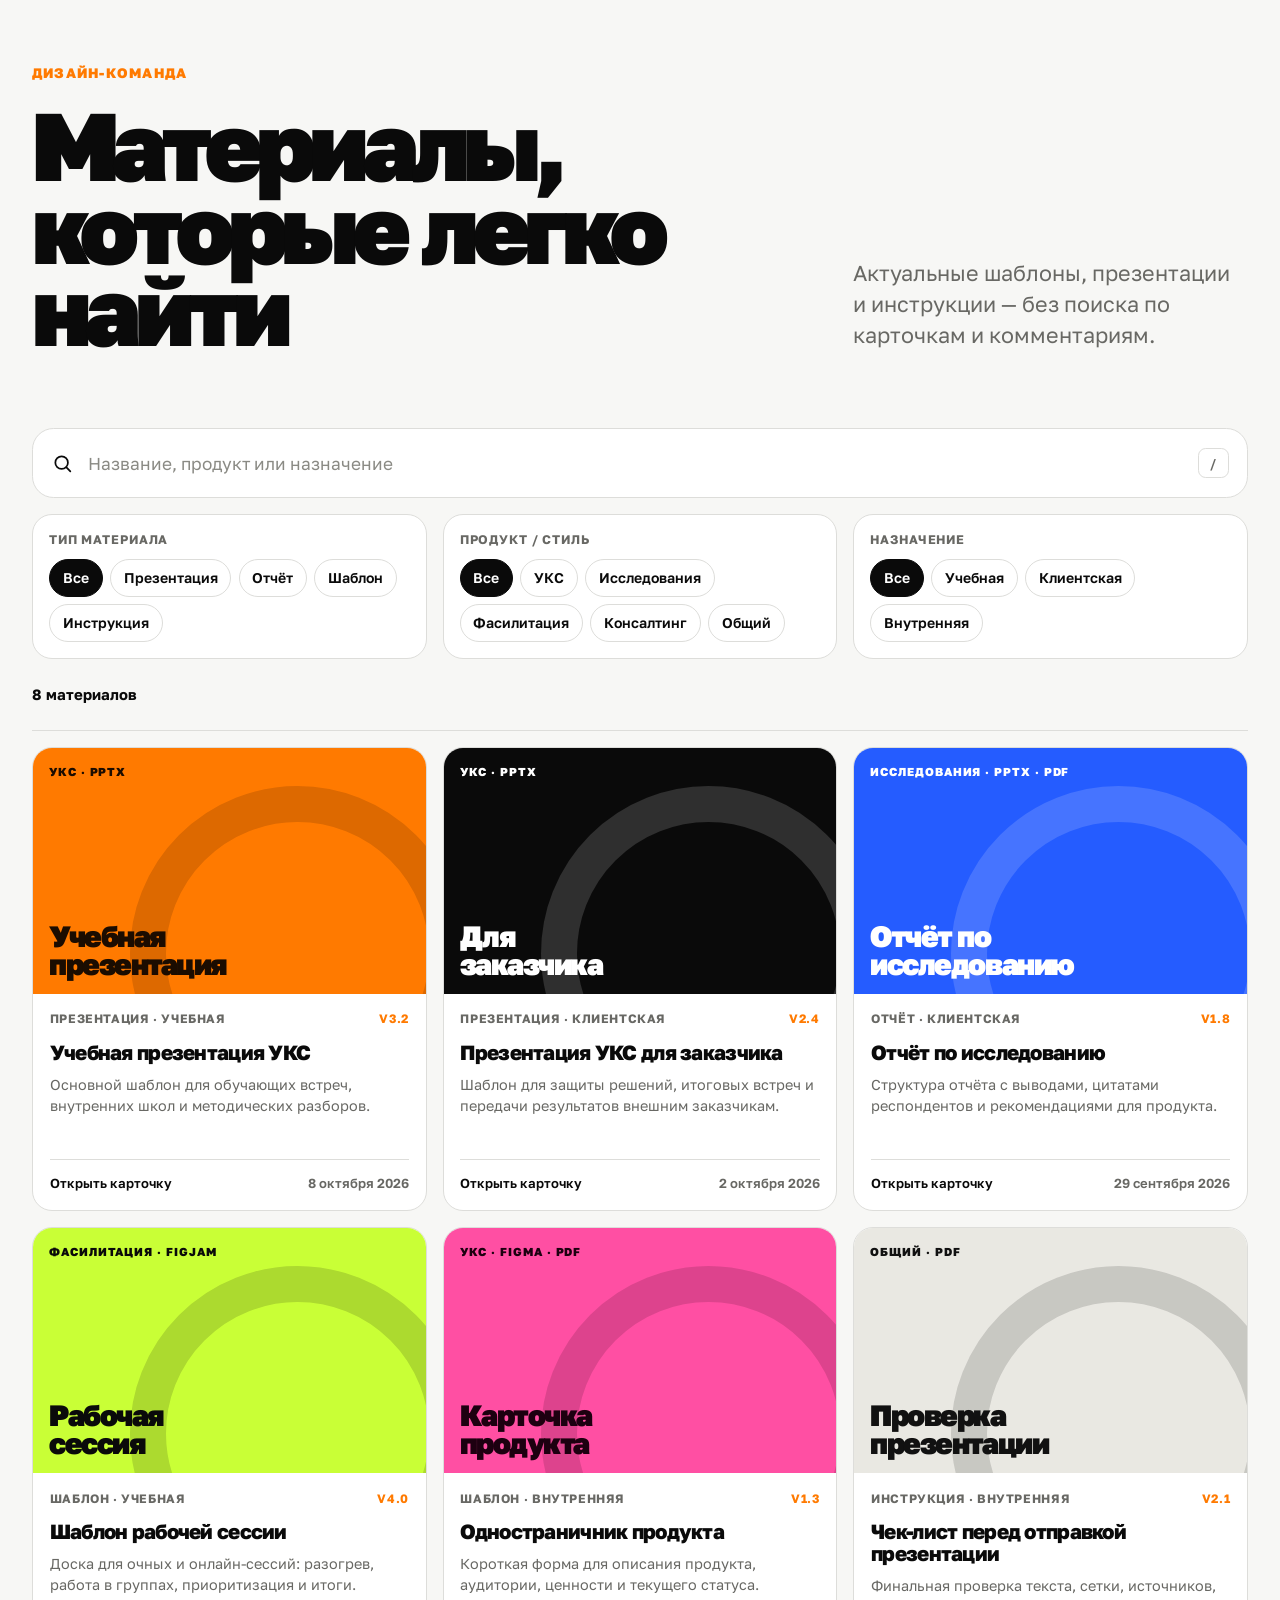
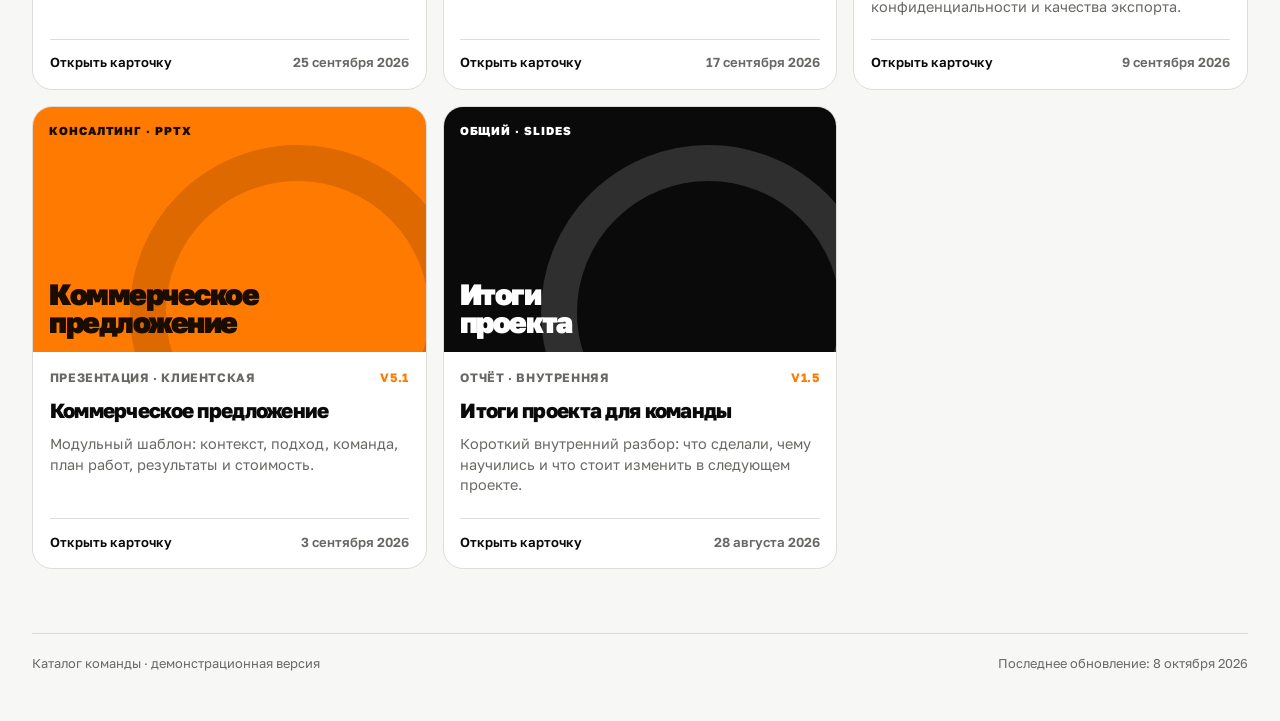
==== index.html @ cf60663a "Prepare public read-only materials catalog" ====
<!doctype html>
<html lang="ru">
  <head>
    <meta charset="UTF-8" />
    <meta name="viewport" content="width=device-width, initial-scale=1.0" />
    <meta
      name="description"
      content="Каталог актуальных дизайн-материалов: быстрый поиск, фильтры и подсказки по использованию."
    />
    <title>Материалы команды</title>
    <link rel="preconnect" href="https://fonts.googleapis.com" />
    <link rel="preconnect" href="https://fonts.gstatic.com" crossorigin />
    <link
      href="https://fonts.googleapis.com/css2?family=Golos+Text:wght@400;500;600;700;800;900&display=swap"
      rel="stylesheet"
    />
    <link
      rel="icon"
      type="image/svg+xml"
      href="data:image/svg+xml,%3Csvg xmlns='http://www.w3.org/2000/svg' viewBox='0 0 64 64'%3E%3Crect width='64' height='64' rx='14' fill='%230b0b0b'/%3E%3Cpath d='M17 17h30v10H27v6h16v9H27v5H17z' fill='%23ff7a00'/%3E%3C/svg%3E"
    />
    <link rel="stylesheet" href="styles.css" />
  </head>
  <body>
    <main class="shell">
      <header class="page-header">
        <div class="header-bar">
          <p class="eyebrow">Дизайн-команда</p>
        </div>
        <h1>Материалы,<br />которые легко найти</h1>
        <p class="intro">
          Актуальные шаблоны, презентации и инструкции — без поиска по карточкам и комментариям.
        </p>
      </header>

      <section class="controls" aria-label="Поиск и фильтры">
        <div class="search-wrap">
          <svg aria-hidden="true" viewBox="0 0 24 24">
            <circle cx="11" cy="11" r="6.5"></circle>
            <path d="m16 16 4 4"></path>
          </svg>
          <label class="sr-only" for="search">Поиск материалов</label>
          <input
            id="search"
            type="search"
            autocomplete="off"
            placeholder="Название, продукт или назначение"
          />
          <kbd>/</kbd>
        </div>

        <div class="filter-groups" id="filter-groups"></div>

        <div class="results-bar" aria-live="polite">
          <p id="result-count"></p>
          <button class="reset-button" id="reset-filters" type="button">Сбросить фильтры</button>
        </div>
      </section>

      <section class="catalog" aria-label="Материалы">
        <div class="card-grid" id="card-grid"></div>
        <div class="empty-state" id="empty-state" hidden>
          <div class="empty-mark" aria-hidden="true">0</div>
          <h2>Ничего не найдено</h2>
          <p>Попробуйте убрать один из фильтров или изменить запрос.</p>
          <button type="button" class="primary-button" id="empty-reset">Показать все материалы</button>
        </div>
      </section>

      <footer class="page-footer">
        <p>Каталог команды · демонстрационная версия</p>
        <p>Последнее обновление: <time datetime="2026-10-08">8 октября 2026</time></p>
      </footer>
    </main>

    <dialog class="material-dialog" id="material-dialog">
      <div class="dialog-shell">
        <button class="dialog-close" id="dialog-close" type="button" aria-label="Закрыть">
          <span aria-hidden="true">×</span>
        </button>
        <div id="dialog-content"></div>
      </div>
    </dialog>

    <script src="materials.js"></script>
    <script src="app.js"></script>
  </body>
</html>
---- styles.css ----
:root {
  color-scheme: light;
  --bg: #f7f7f5;
  --surface: #ffffff;
  --ink: #0a0a0a;
  --muted: #686864;
  --line: #ddddda;
  --soft: #ececea;
  --accent: #ff7a00;
  --accent-ink: #1c0c00;
  --radius: 1.25rem;
  font-family: "Golos Text", system-ui, sans-serif;
  font-synthesis: none;
}

* {
  box-sizing: border-box;
}

html {
  scroll-behavior: smooth;
}

body {
  margin: 0;
  min-width: 20rem;
  background: var(--bg);
  color: var(--ink);
  font-size: 1rem;
  line-height: 1.45;
}

button,
input,
textarea {
  font: inherit;
}

button,
a {
  -webkit-tap-highlight-color: transparent;
}

button:focus-visible,
a:focus-visible,
input:focus-visible,
textarea:focus-visible,
.material-card:focus-visible {
  outline: 0.2rem solid var(--accent);
  outline-offset: 0.18rem;
}

.sr-only {
  position: absolute;
  width: 1px;
  height: 1px;
  padding: 0;
  margin: -1px;
  overflow: hidden;
  clip: rect(0, 0, 0, 0);
  white-space: nowrap;
  border: 0;
}

.shell {
  width: min(100% - 2rem, 76rem);
  margin-inline: auto;
  padding: clamp(2rem, 5vw, 5.5rem) 0 3rem;
}

.page-header {
  display: grid;
  grid-template-columns: minmax(0, 1.6fr) minmax(17rem, 0.8fr);
  gap: 2rem;
  align-items: end;
  padding-bottom: clamp(2.5rem, 6vw, 5rem);
}

.header-bar {
  grid-column: 1 / -1;
  display: flex;
  align-items: center;
  justify-content: space-between;
  gap: 1rem;
  margin-bottom: -0.75rem;
}

.eyebrow {
  margin: 0;
  color: var(--accent);
  font-size: 0.86rem;
  font-weight: 800;
  letter-spacing: 0.09em;
  text-transform: uppercase;
}

h1 {
  margin: 0;
  max-width: 12ch;
  font-size: clamp(3.25rem, 7.5vw, 7.8rem);
  font-weight: 900;
  letter-spacing: -0.07em;
  line-height: 0.86;
}

.intro {
  margin: 0;
  max-width: 34rem;
  color: var(--muted);
  font-size: clamp(1.05rem, 2vw, 1.35rem);
  line-height: 1.45;
}

.controls {
  position: relative;
  z-index: 2;
}

.search-wrap {
  display: flex;
  align-items: center;
  min-height: 4.35rem;
  padding: 0 1.15rem;
  border: 1px solid var(--line);
  border-radius: 1.35rem;
  background: var(--surface);
  transition: border-color 150ms ease, box-shadow 150ms ease;
}

.search-wrap:focus-within {
  border-color: var(--ink);
  box-shadow: 0 0 0 0.18rem color-mix(in srgb, var(--accent) 35%, transparent);
}

.search-wrap svg {
  width: 1.45rem;
  flex: 0 0 auto;
  fill: none;
  stroke: currentColor;
  stroke-linecap: round;
  stroke-width: 1.8;
}

.search-wrap input {
  width: 100%;
  min-width: 0;
  padding: 1rem 0.85rem;
  border: 0;
  outline: 0;
  background: transparent;
  color: var(--ink);
  font-size: 1.08rem;
}

.search-wrap input::placeholder {
  color: #8a8a84;
}

kbd {
  display: grid;
  width: 1.9rem;
  height: 1.9rem;
  flex: 0 0 auto;
  place-items: center;
  border: 1px solid var(--line);
  border-radius: 0.48rem;
  color: var(--muted);
  font: 600 0.8rem/1 "Golos Text", sans-serif;
}

.filter-groups {
  display: grid;
  grid-template-columns: repeat(3, minmax(0, 1fr));
  gap: 1rem;
  margin-top: 1rem;
}

.filter-group {
  min-width: 0;
  padding: 1rem;
  border: 1px solid var(--line);
  border-radius: var(--radius);
  background: var(--surface);
}

.filter-label {
  margin: 0 0 0.65rem;
  color: var(--muted);
  font-size: 0.78rem;
  font-weight: 700;
  letter-spacing: 0.07em;
  text-transform: uppercase;
}

.chip-list {
  display: flex;
  flex-wrap: wrap;
  gap: 0.45rem;
}

.chip {
  min-height: 2.3rem;
  padding: 0.48rem 0.8rem;
  border: 1px solid var(--line);
  border-radius: 999px;
  background: transparent;
  color: var(--ink);
  cursor: pointer;
  font-size: 0.88rem;
  font-weight: 600;
  transition: background 120ms ease, border-color 120ms ease, color 120ms ease;
}

.chip:hover {
  border-color: var(--ink);
}

.chip[aria-pressed="true"] {
  border-color: var(--ink);
  background: var(--ink);
  color: white;
}

.results-bar {
  display: flex;
  min-height: 4.5rem;
  align-items: center;
  justify-content: space-between;
  gap: 1rem;
  border-bottom: 1px solid var(--line);
}

.results-bar p {
  margin: 0;
  font-size: 0.93rem;
  font-weight: 700;
}

.reset-button {
  padding: 0.55rem 0;
  border: 0;
  background: transparent;
  color: var(--muted);
  cursor: pointer;
  font-size: 0.9rem;
  text-decoration: underline;
  text-decoration-color: transparent;
  text-underline-offset: 0.22rem;
}

.reset-button:hover {
  color: var(--ink);
  text-decoration-color: currentColor;
}

.card-grid {
  display: grid;
  grid-template-columns: repeat(3, minmax(0, 1fr));
  gap: 1rem;
  padding: 1rem 0 4rem;
}

.material-card {
  display: flex;
  min-width: 0;
  flex-direction: column;
  overflow: hidden;
  padding: 0;
  border: 1px solid var(--line);
  border-radius: var(--radius);
  background: var(--surface);
  color: var(--ink);
  cursor: pointer;
  text-align: left;
  transition: transform 180ms ease, border-color 180ms ease, box-shadow 180ms ease;
}

.material-card:hover {
  border-color: var(--ink);
  box-shadow: 0 0.85rem 2.4rem rgba(0, 0, 0, 0.08);
  transform: translateY(-0.24rem);
}

.cover {
  position: relative;
  display: flex;
  aspect-ratio: 16 / 10;
  flex-direction: column;
  justify-content: space-between;
  overflow: hidden;
  padding: 1rem;
  background: var(--cover-bg);
  color: var(--cover-ink);
}

.cover::after {
  position: absolute;
  right: -10%;
  bottom: -52%;
  width: 67%;
  aspect-ratio: 1;
  border: 2.3rem solid currentColor;
  border-radius: 50%;
  content: "";
  opacity: 0.15;
}

.cover-code,
.cover-title {
  position: relative;
  z-index: 1;
}

.cover-code {
  font-size: 0.72rem;
  font-weight: 800;
  letter-spacing: 0.08em;
  text-transform: uppercase;
}

.cover-title {
  max-width: 12ch;
  font-size: clamp(1.2rem, 2.3vw, 2rem);
  font-weight: 900;
  letter-spacing: -0.05em;
  line-height: 0.95;
}

.cover--orange { --cover-bg: #ff7a00; --cover-ink: #1b0c00; }
.cover--black { --cover-bg: #0a0a0a; --cover-ink: #ffffff; }
.cover--blue { --cover-bg: #255cff; --cover-ink: #ffffff; }
.cover--lime { --cover-bg: #c9ff36; --cover-ink: #0a0a0a; }
.cover--pink { --cover-bg: #ff4fa3; --cover-ink: #1d0010; }
.cover--paper { --cover-bg: #e9e8e2; --cover-ink: #111111; }

.card-body {
  display: flex;
  min-height: 13.5rem;
  flex: 1;
  flex-direction: column;
  padding: 1.05rem;
}

.card-topline,
.card-footer {
  display: flex;
  align-items: center;
  justify-content: space-between;
  gap: 0.75rem;
}

.file-type,
.version {
  color: var(--muted);
  font-size: 0.76rem;
  font-weight: 700;
  letter-spacing: 0.05em;
  text-transform: uppercase;
}

.version {
  color: var(--accent);
}

.local-badge {
  align-self: flex-start;
  margin-top: 0.75rem;
  padding: 0.3rem 0.45rem;
  background: var(--soft);
  color: var(--muted);
  font-size: 0.72rem;
  font-weight: 700;
}

.card-title {
  margin: 0.85rem 0 0;
  font-size: 1.28rem;
  font-weight: 800;
  letter-spacing: -0.035em;
  line-height: 1.08;
}

.card-description {
  display: -webkit-box;
  margin: 0.7rem 0 1.2rem;
  overflow: hidden;
  color: var(--muted);
  font-size: 0.9rem;
  -webkit-box-orient: vertical;
  -webkit-line-clamp: 3;
}

.card-footer {
  margin-top: auto;
  padding-top: 0.85rem;
  border-top: 1px solid var(--line);
  font-size: 0.82rem;
  font-weight: 600;
}

.card-footer span:last-child {
  color: var(--muted);
}

.empty-state {
  padding: 5rem 1rem 7rem;
  text-align: center;
}

.empty-mark {
  color: var(--accent);
  font-size: clamp(5rem, 16vw, 10rem);
  font-weight: 900;
  letter-spacing: -0.08em;
  line-height: 0.8;
}

.empty-state h2 {
  margin: 1.5rem 0 0.5rem;
  font-size: 1.8rem;
}

.empty-state p {
  margin: 0 auto 1.5rem;
  color: var(--muted);
}

.primary-button,
.secondary-button {
  display: inline-flex;
  min-height: 3rem;
  align-items: center;
  justify-content: center;
  padding: 0.78rem 1.15rem;
  border: 1px solid var(--ink);
  border-radius: 999px;
  cursor: pointer;
  font-weight: 700;
  text-decoration: none;
}

.primary-button {
  background: var(--ink);
  color: white;
}

.primary-button:hover {
  background: var(--accent);
  border-color: var(--accent);
  color: var(--accent-ink);
}

.secondary-button {
  background: transparent;
  color: var(--ink);
}

.secondary-button:hover {
  background: var(--soft);
}

.page-footer {
  display: flex;
  justify-content: space-between;
  gap: 1rem;
  padding-top: 1.25rem;
  border-top: 1px solid var(--line);
  color: var(--muted);
  font-size: 0.8rem;
}

.page-footer p {
  margin: 0;
}

.material-dialog {
  width: min(45rem, calc(100% - 1.5rem));
  max-height: calc(100dvh - 1.5rem);
  padding: 0;
  border: 0;
  border-radius: 1.5rem;
  background: var(--surface);
  color: var(--ink);
  box-shadow: 0 2rem 6rem rgba(0, 0, 0, 0.28);
}

.action-unavailable {
  min-height: 3rem;
  padding: 0.78rem 1.15rem;
  border: 1px solid var(--line);
  border-radius: 999px;
  color: var(--muted);
  font-size: 0.87rem;
  font-weight: 700;
}

.material-dialog::backdrop {
  background: rgba(0, 0, 0, 0.58);
  backdrop-filter: blur(0.25rem);
}

.dialog-shell {
  position: relative;
  padding: clamp(1.25rem, 4vw, 2.5rem);
}

.dialog-close {
  position: sticky;
  z-index: 3;
  top: 0;
  display: grid;
  width: 2.75rem;
  height: 2.75rem;
  margin: 0 0 0 auto;
  place-items: center;
  border: 1px solid var(--line);
  border-radius: 50%;
  background: var(--surface);
  color: var(--ink);
  cursor: pointer;
}

.dialog-close span {
  margin-top: -0.1rem;
  font-size: 1.75rem;
  line-height: 1;
}

.dialog-kicker {
  margin: -2.3rem 4rem 1.1rem 0;
  color: var(--accent);
  font-size: 0.78rem;
  font-weight: 800;
  letter-spacing: 0.08em;
  text-transform: uppercase;
}

.dialog-title {
  margin: 0;
  max-width: 13ch;
  font-size: clamp(2.25rem, 7vw, 4.5rem);
  font-weight: 900;
  letter-spacing: -0.065em;
  line-height: 0.9;
}

.dialog-lead {
  margin: 1.2rem 0 1.8rem;
  color: var(--muted);
  font-size: 1.08rem;
}

.local-note {
  margin: -0.8rem 0 1.8rem;
  padding: 0.8rem 1rem;
  background: var(--soft);
  color: var(--muted);
  font-size: 0.86rem;
}

.dialog-meta {
  display: grid;
  grid-template-columns: repeat(3, 1fr);
  gap: 0.75rem;
  margin: 0 0 1.5rem;
}

.meta-cell {
  padding: 0.9rem;
  border: 1px solid var(--line);
  border-radius: 0.9rem;
}

.meta-cell span {
  display: block;
  color: var(--muted);
  font-size: 0.73rem;
  font-weight: 700;
  letter-spacing: 0.05em;
  text-transform: uppercase;
}

.meta-cell strong {
  display: block;
  margin-top: 0.2rem;
  font-size: 0.95rem;
}

.attention-box {
  padding: 1.3rem;
  border-radius: 1rem;
  background: var(--soft);
}

.attention-box h3,
.version-block h3 {
  margin: 0 0 0.55rem;
  font-size: 1rem;
}

.attention-box p {
  margin: 0;
}

.dialog-tags {
  display: flex;
  flex-wrap: wrap;
  gap: 0.45rem;
  margin: 1rem 0 0;
}

.dialog-tag {
  padding: 0.36rem 0.65rem;
  border: 1px solid var(--line);
  border-radius: 999px;
  color: var(--muted);
  font-size: 0.78rem;
  font-weight: 600;
}

.dialog-actions {
  display: flex;
  flex-wrap: wrap;
  gap: 0.65rem;
  margin: 1.5rem 0;
}

.version-block {
  padding-top: 1.25rem;
  border-top: 1px solid var(--line);
}

.version-list {
  display: grid;
  gap: 0;
  margin: 0;
  padding: 0;
  list-style: none;
}

.version-item {
  display: grid;
  grid-template-columns: 4rem 7rem 1fr;
  gap: 0.75rem;
  padding: 0.8rem 0;
  border-bottom: 1px solid var(--line);
  font-size: 0.87rem;
}

.version-item strong {
  color: var(--accent);
}

.version-item time {
  color: var(--muted);
}

@media (max-width: 56rem) {
  .page-header {
    grid-template-columns: 1fr;
  }

  .header-bar {
    margin-bottom: 0;
  }

  .intro {
    max-width: 40rem;
  }

  .filter-groups,
  .card-grid {
    grid-template-columns: repeat(2, minmax(0, 1fr));
  }

  .filter-group:last-child {
    grid-column: 1 / -1;
  }
}

@media (max-width: 38rem) {
  .shell {
    width: min(100% - 1.2rem, 76rem);
    padding-top: 1.75rem;
  }

  h1 {
    font-size: clamp(3.1rem, 15vw, 5rem);
  }

  .page-header {
    gap: 1.2rem;
    padding-bottom: 2.5rem;
  }

  .filter-groups,
  .card-grid,
  .dialog-meta {
    grid-template-columns: 1fr;
  }

  .filter-group:last-child {
    grid-column: auto;
  }

  .card-grid {
    gap: 0.75rem;
  }

  .card-body {
    min-height: 12rem;
  }

  .page-footer {
    flex-direction: column;
  }

  .material-dialog {
    width: calc(100% - 0.75rem);
    max-height: calc(100dvh - 0.75rem);
    border-radius: 1.2rem;
  }

  .version-item {
    grid-template-columns: 3.5rem 1fr;
  }

  .version-item span {
    grid-column: 1 / -1;
  }

  kbd {
    display: none;
  }
}

@media (prefers-reduced-motion: reduce) {
  *,
  *::before,
  *::after {
    scroll-behavior: auto !important;
    transition-duration: 0.01ms !important;
  }
}
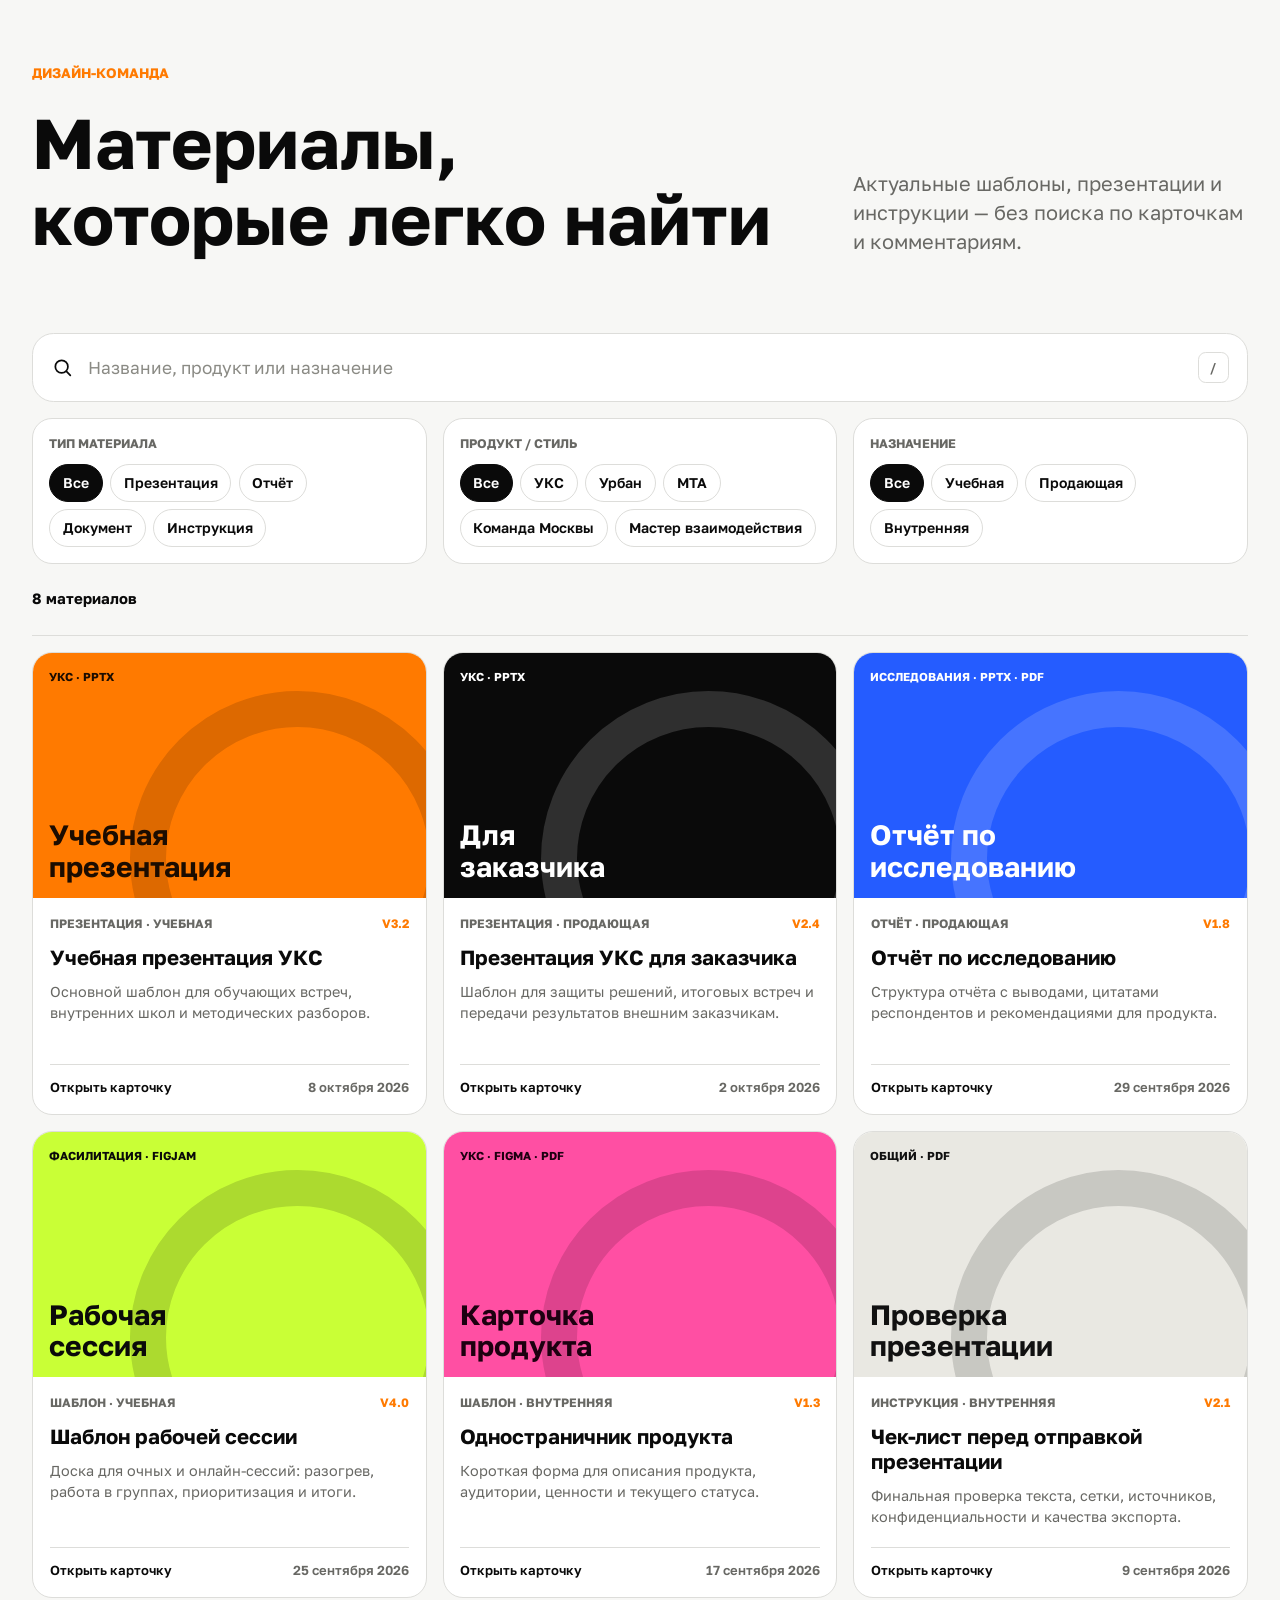
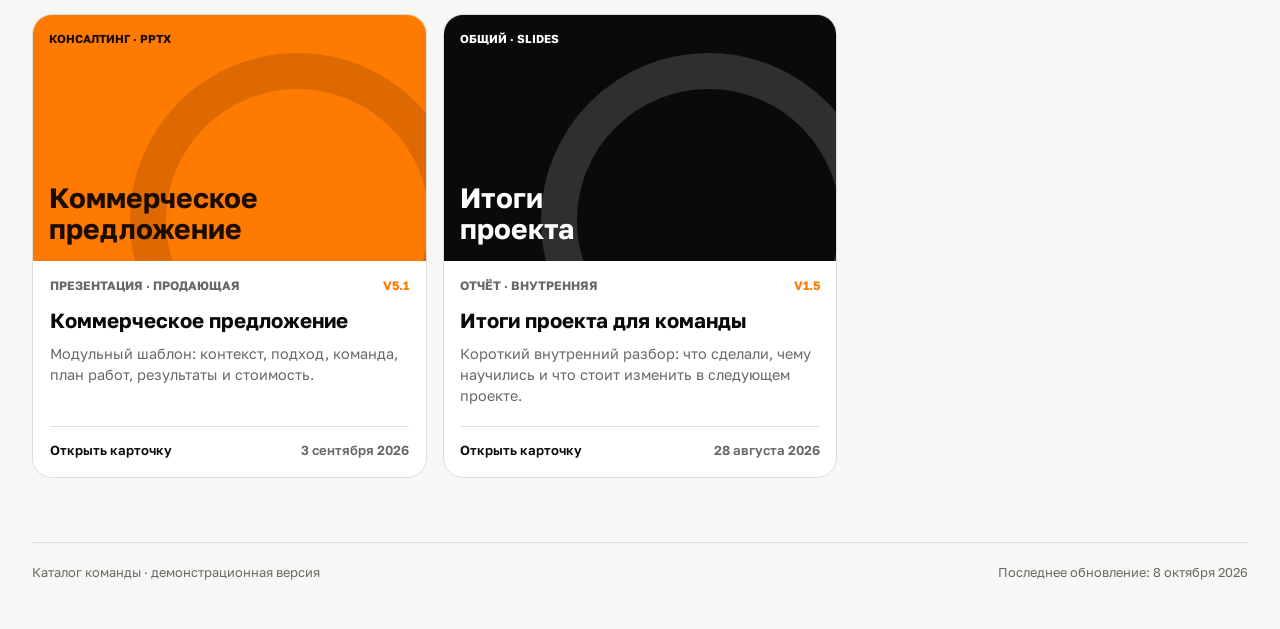
==== commit 0f865b0e: "Refine catalog typography and filters" ====
--- a/index.html
+++ b/index.html
@@ -11,7 +11,7 @@
     <link rel="preconnect" href="https://fonts.googleapis.com" />
     <link rel="preconnect" href="https://fonts.gstatic.com" crossorigin />
     <link
-      href="https://fonts.googleapis.com/css2?family=Golos+Text:wght@400;500;600;700;800;900&display=swap"
+      href="https://fonts.googleapis.com/css2?family=Golos+Text:wght@400;500;600;700&display=swap"
       rel="stylesheet"
     />
     <link
@@ -19,7 +19,7 @@
       type="image/svg+xml"
       href="data:image/svg+xml,%3Csvg xmlns='http://www.w3.org/2000/svg' viewBox='0 0 64 64'%3E%3Crect width='64' height='64' rx='14' fill='%230b0b0b'/%3E%3Cpath d='M17 17h30v10H27v6h16v9H27v5H17z' fill='%23ff7a00'/%3E%3C/svg%3E"
     />
-    <link rel="stylesheet" href="styles.css" />
+    <link rel="stylesheet" href="styles.css?v=20261015" />
   </head>
   <body>
     <main class="shell">
@@ -82,7 +82,7 @@
       </div>
     </dialog>
 
-    <script src="materials.js"></script>
-    <script src="app.js"></script>
+    <script src="materials.js?v=20261015"></script>
+    <script src="app.js?v=20261015"></script>
   </body>
 </html>
--- a/styles.css
+++ b/styles.css
@@ -89,25 +89,25 @@
   margin: 0;
   color: var(--accent);
   font-size: 0.86rem;
-  font-weight: 800;
-  letter-spacing: 0.09em;
+  font-weight: 700;
+  letter-spacing: 0;
   text-transform: uppercase;
 }
 
 h1 {
   margin: 0;
-  max-width: 12ch;
-  font-size: clamp(3.25rem, 7.5vw, 7.8rem);
-  font-weight: 900;
-  letter-spacing: -0.07em;
-  line-height: 0.86;
+  max-width: 18ch;
+  font-size: 4.4rem;
+  font-weight: 700;
+  letter-spacing: 0;
+  line-height: 1.08;
 }
 
 .intro {
   margin: 0;
   max-width: 34rem;
   color: var(--muted);
-  font-size: clamp(1.05rem, 2vw, 1.35rem);
+  font-size: 1.25rem;
   line-height: 1.45;
 }
 
@@ -188,7 +188,7 @@
   color: var(--muted);
   font-size: 0.78rem;
   font-weight: 700;
-  letter-spacing: 0.07em;
+  letter-spacing: 0;
   text-transform: uppercase;
 }
 
@@ -313,17 +313,18 @@
 
 .cover-code {
   font-size: 0.72rem;
-  font-weight: 800;
-  letter-spacing: 0.08em;
+  font-weight: 700;
+  letter-spacing: 0;
   text-transform: uppercase;
 }
 
 .cover-title {
-  max-width: 12ch;
-  font-size: clamp(1.2rem, 2.3vw, 2rem);
-  font-weight: 900;
-  letter-spacing: -0.05em;
-  line-height: 0.95;
+  max-width: 100%;
+  font-size: 1.75rem;
+  font-weight: 700;
+  letter-spacing: 0;
+  line-height: 1.12;
+  overflow-wrap: anywhere;
 }
 
 .cover--orange { --cover-bg: #ff7a00; --cover-ink: #1b0c00; }
@@ -354,7 +355,7 @@
   color: var(--muted);
   font-size: 0.76rem;
   font-weight: 700;
-  letter-spacing: 0.05em;
+  letter-spacing: 0;
   text-transform: uppercase;
 }
 
@@ -375,9 +376,10 @@
 .card-title {
   margin: 0.85rem 0 0;
   font-size: 1.28rem;
-  font-weight: 800;
-  letter-spacing: -0.035em;
-  line-height: 1.08;
+  font-weight: 700;
+  letter-spacing: 0;
+  line-height: 1.2;
+  overflow-wrap: anywhere;
 }
 
 .card-description {
@@ -409,9 +411,9 @@
 
 .empty-mark {
   color: var(--accent);
-  font-size: clamp(5rem, 16vw, 10rem);
-  font-weight: 900;
-  letter-spacing: -0.08em;
+  font-size: 7rem;
+  font-weight: 700;
+  letter-spacing: 0;
   line-height: 0.8;
 }
 
@@ -530,18 +532,18 @@
   margin: -2.3rem 4rem 1.1rem 0;
   color: var(--accent);
   font-size: 0.78rem;
-  font-weight: 800;
-  letter-spacing: 0.08em;
+  font-weight: 700;
+  letter-spacing: 0;
   text-transform: uppercase;
 }
 
 .dialog-title {
   margin: 0;
   max-width: 13ch;
-  font-size: clamp(2.25rem, 7vw, 4.5rem);
-  font-weight: 900;
-  letter-spacing: -0.065em;
-  line-height: 0.9;
+  font-size: 3.5rem;
+  font-weight: 700;
+  letter-spacing: 0;
+  line-height: 1.08;
 }
 
 .dialog-lead {
@@ -576,7 +578,7 @@
   color: var(--muted);
   font-size: 0.73rem;
   font-weight: 700;
-  letter-spacing: 0.05em;
+  letter-spacing: 0;
   text-transform: uppercase;
 }
 
@@ -685,7 +687,15 @@
   }
 
   h1 {
-    font-size: clamp(3.1rem, 15vw, 5rem);
+    font-size: 2.75rem;
+  }
+
+  .intro {
+    font-size: 1.05rem;
+  }
+
+  .dialog-title {
+    font-size: 2.25rem;
   }
 
   .page-header {
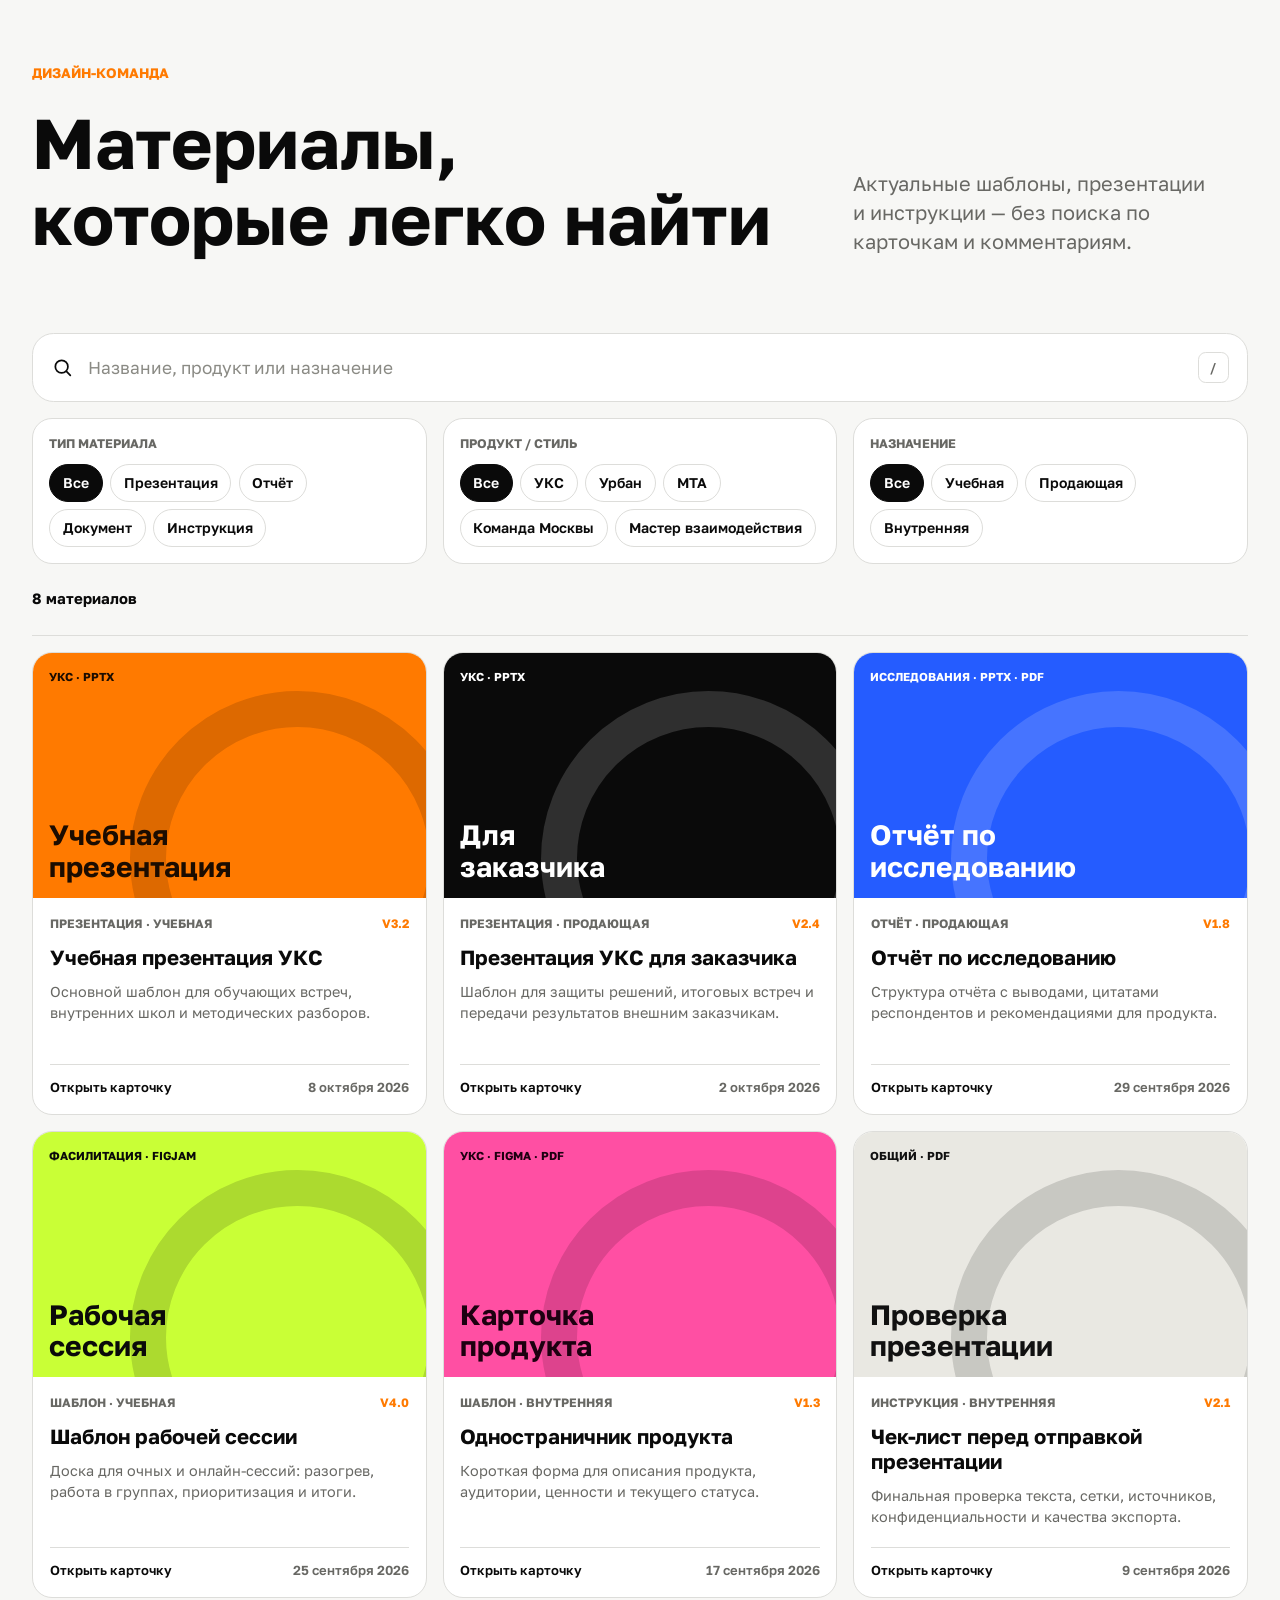
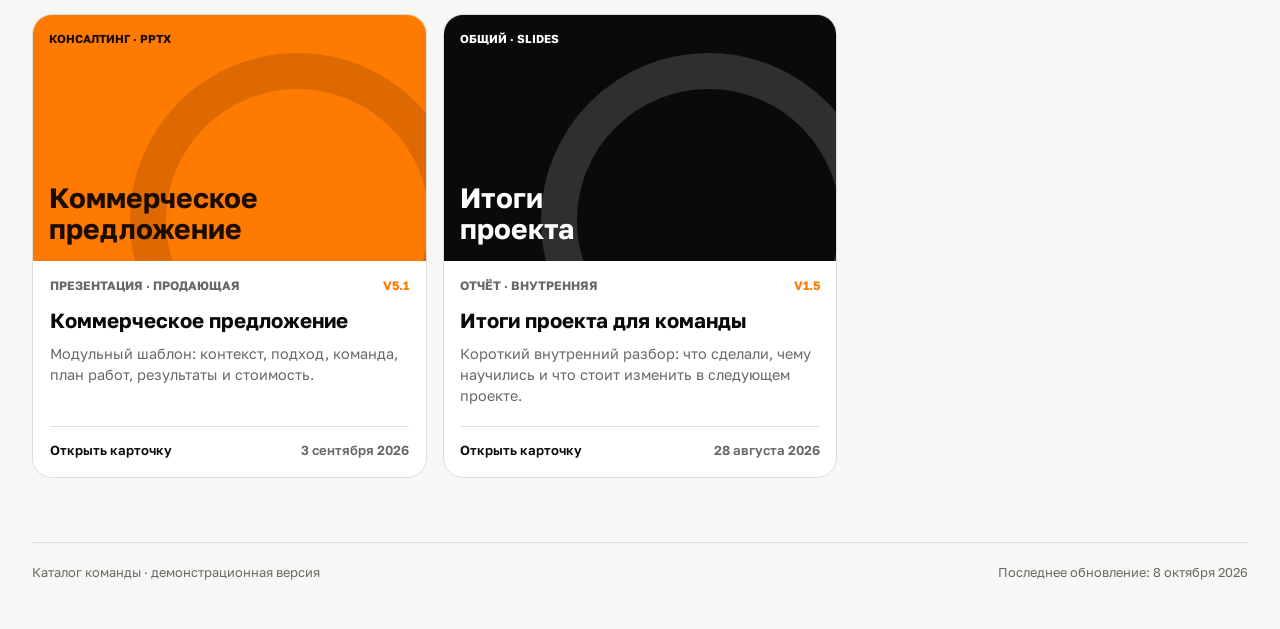
==== commit 5807b954: "Update index.html" ====
--- a/index.html
+++ b/index.html
@@ -19,7 +19,7 @@
       type="image/svg+xml"
       href="data:image/svg+xml,%3Csvg xmlns='http://www.w3.org/2000/svg' viewBox='0 0 64 64'%3E%3Crect width='64' height='64' rx='14' fill='%230b0b0b'/%3E%3Cpath d='M17 17h30v10H27v6h16v9H27v5H17z' fill='%23ff7a00'/%3E%3C/svg%3E"
     />
-    <link rel="stylesheet" href="styles.css?v=20261015" />
+    <link rel="stylesheet" href="styles.css?v=20261016" />
   </head>
   <body>
     <main class="shell">
@@ -29,7 +29,7 @@
         </div>
         <h1>Материалы,<br />которые легко найти</h1>
         <p class="intro">
-          Актуальные шаблоны, презентации и инструкции — без поиска по карточкам и комментариям.
+          Актуальные шаблоны, презентации и&nbsp;инструкции — без поиска по карточкам и&nbsp;комментариям.
         </p>
       </header>
 
@@ -83,6 +83,6 @@
     </dialog>
 
     <script src="materials.js?v=20261015"></script>
-    <script src="app.js?v=20261015"></script>
+    <script src="app.js?v=20261016"></script>
   </body>
 </html>
--- a/styles.css
+++ b/styles.css
@@ -299,11 +299,13 @@
   bottom: -52%;
   width: 67%;
   aspect-ratio: 1;
-  border: 2.3rem solid currentColor;
+  border: 2.3rem solid var(--cover-circle, currentColor);
   border-radius: 50%;
   content: "";
-  opacity: 0.15;
-}
+  opacity: var(--cover-circle-opacity, 0.15);
+}
+
+.cover--no-circle::after { display: none; }
 
 .cover-code,
 .cover-title {
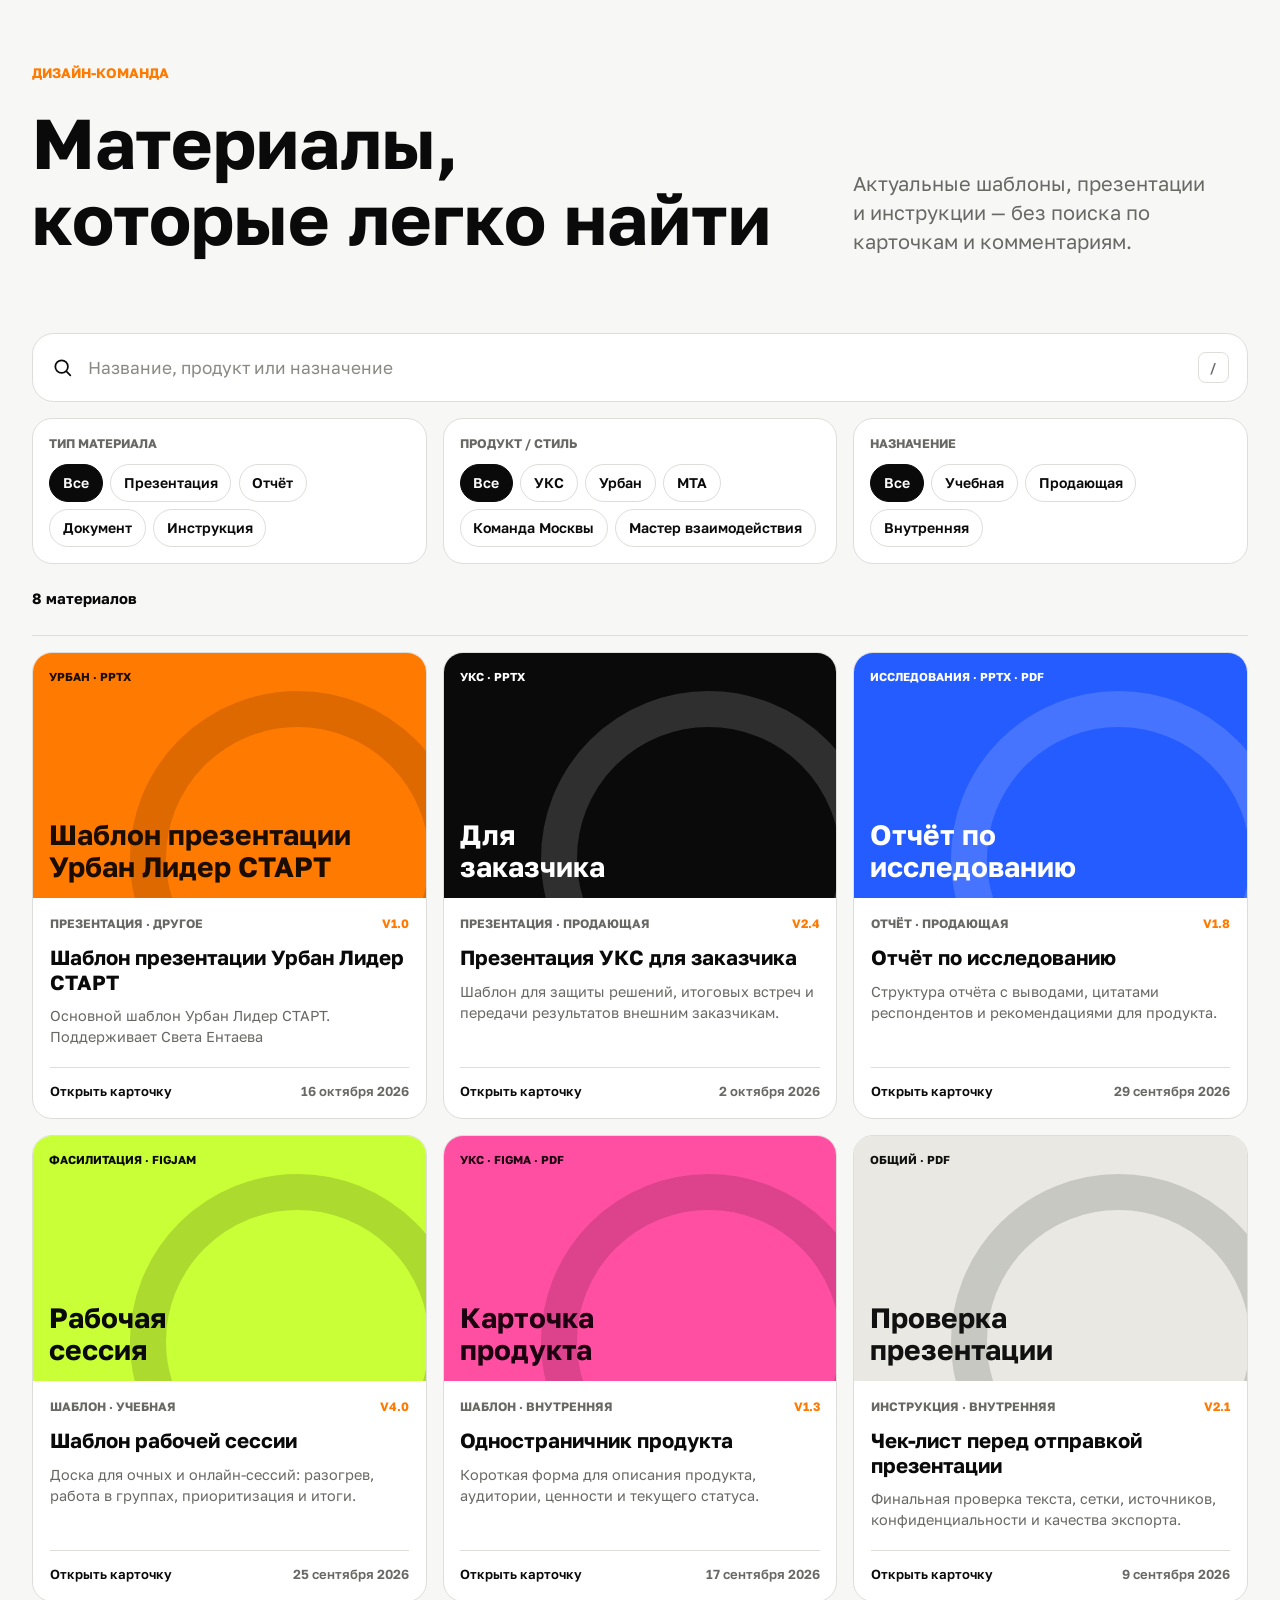
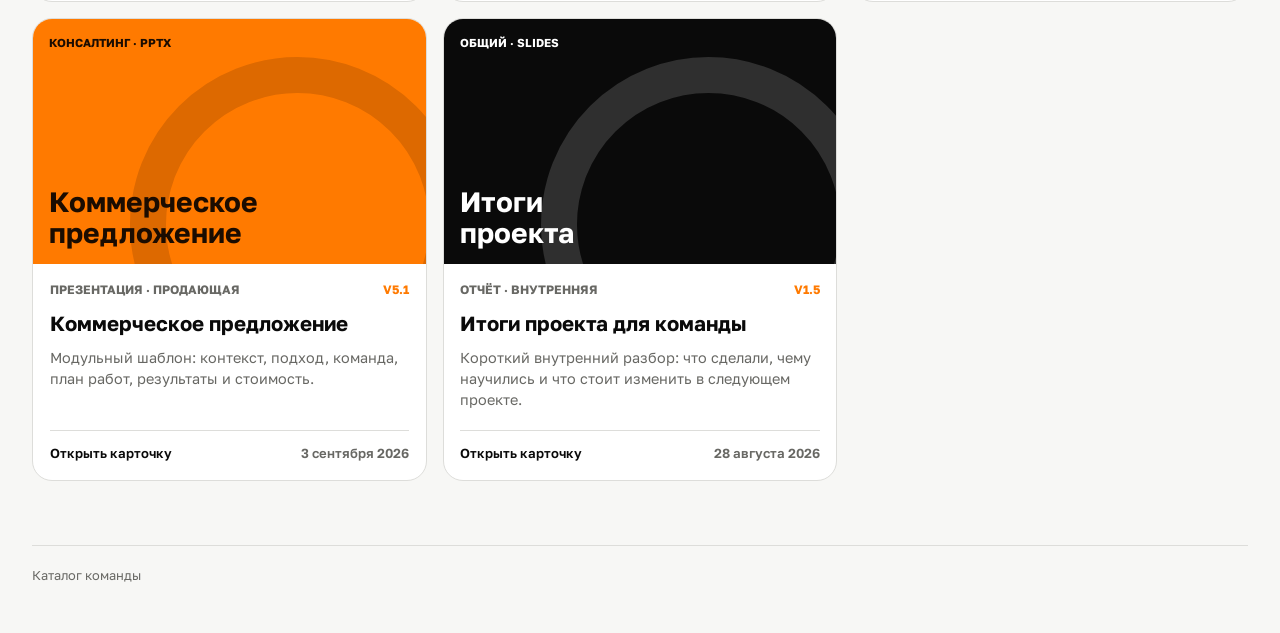
==== commit 819bf351: "Обновляем каталог" ====
--- a/index.html
+++ b/index.html
@@ -68,8 +68,7 @@
       </section>
 
       <footer class="page-footer">
-        <p>Каталог команды · демонстрационная версия</p>
-        <p>Последнее обновление: <time datetime="2026-10-08">8 октября 2026</time></p>
+        <p>Каталог команды</p>
       </footer>
     </main>
 
@@ -82,7 +81,6 @@
       </div>
     </dialog>
 
-    <script src="materials.js?v=20261015"></script>
-    <script src="app.js?v=20261016"></script>
+    <script src="app.js?v=20261016-2"></script>
   </body>
 </html>
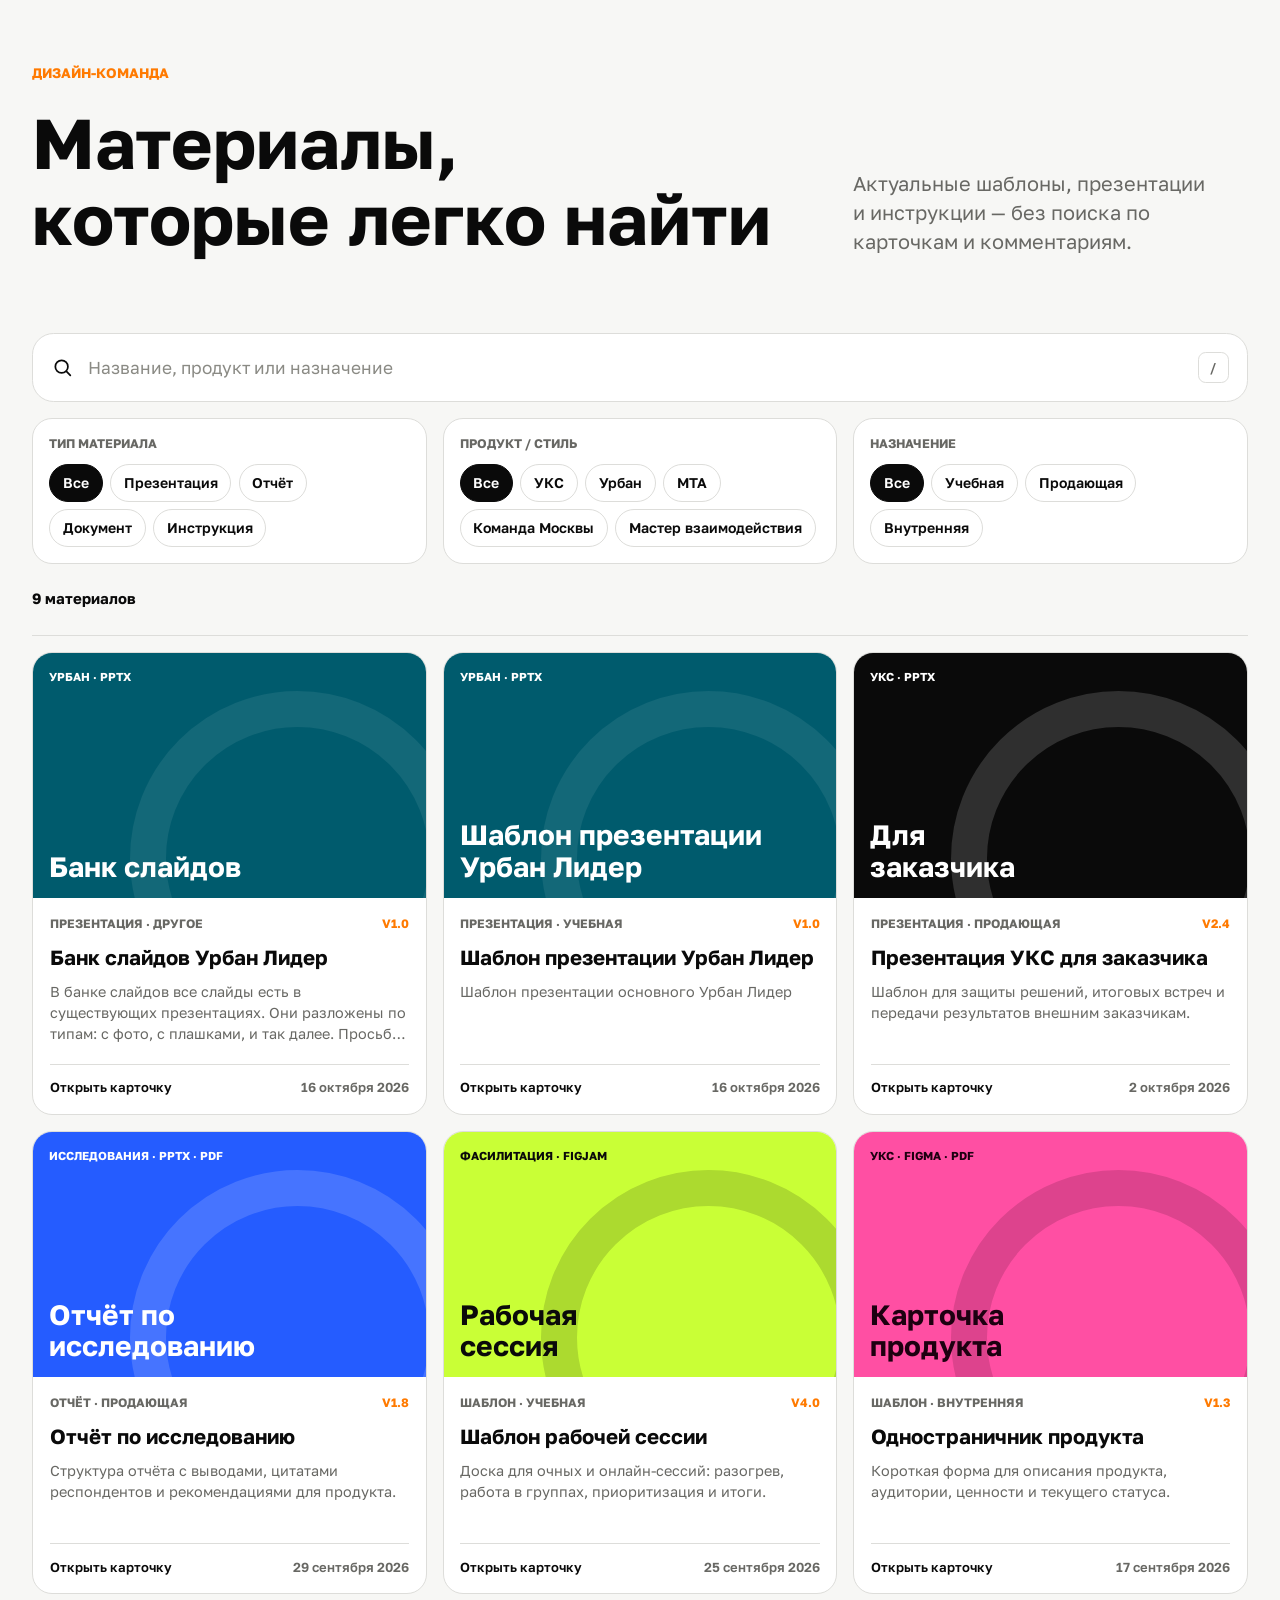
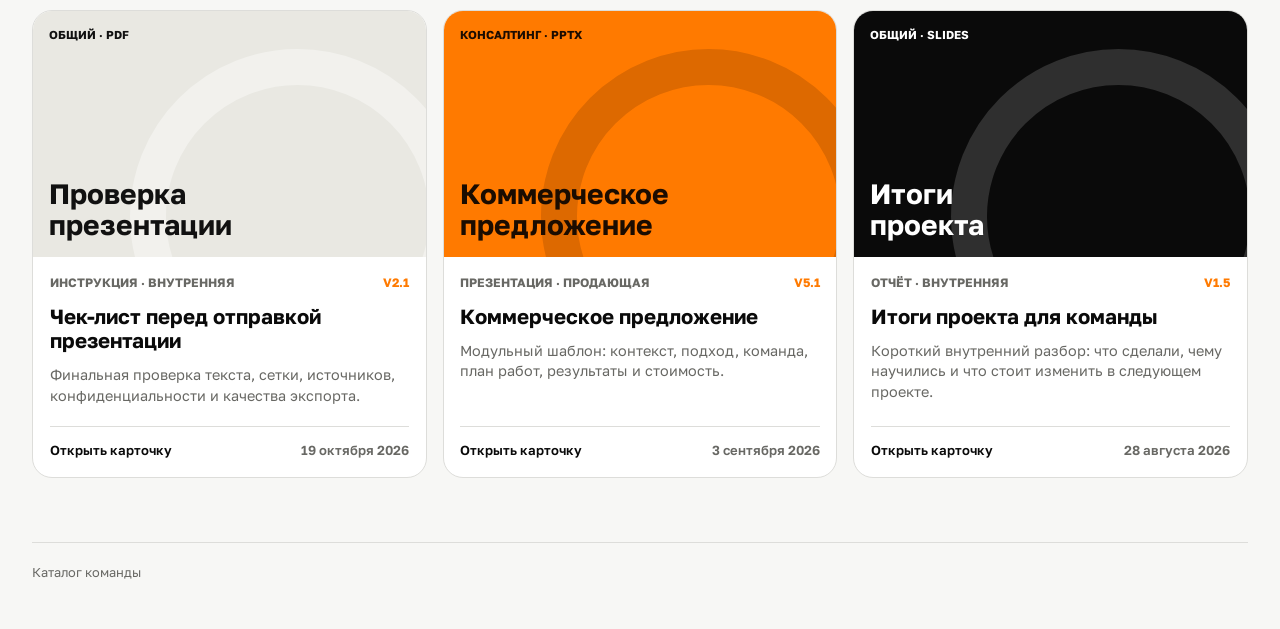
==== commit 3d9debb2: "Плашка с новостями Добавили плашку с новыми карточками" ====
--- a/index.html
+++ b/index.html
@@ -19,7 +19,7 @@
       type="image/svg+xml"
       href="data:image/svg+xml,%3Csvg xmlns='http://www.w3.org/2000/svg' viewBox='0 0 64 64'%3E%3Crect width='64' height='64' rx='14' fill='%230b0b0b'/%3E%3Cpath d='M17 17h30v10H27v6h16v9H27v5H17z' fill='%23ff7a00'/%3E%3C/svg%3E"
     />
-    <link rel="stylesheet" href="styles.css?v=20261016" />
+    <link rel="stylesheet" href="styles.css?v=20261027" />
   </head>
   <body>
     <main class="shell">
@@ -32,6 +32,18 @@
           Актуальные шаблоны, презентации и&nbsp;инструкции — без поиска по карточкам и&nbsp;комментариям.
         </p>
       </header>
+
+      <section class="weekly-update" id="weekly-update" aria-labelledby="weekly-update-title" hidden>
+        <div class="weekly-update-heading">
+          <div>
+            <p class="weekly-update-label">Обновления каталога <time id="weekly-update-date"></time></p>
+            <h2 id="weekly-update-title">Что нового на этой неделе</h2>
+          </div>
+          <button class="weekly-update-close" id="weekly-update-close" type="button" aria-label="Закрыть обновления" title="Закрыть обновления">×</button>
+        </div>
+        <p class="weekly-update-text" id="weekly-update-text" hidden></p>
+        <div class="weekly-update-links" id="weekly-update-links"></div>
+      </section>
 
       <section class="controls" aria-label="Поиск и фильтры">
         <div class="search-wrap">
@@ -81,6 +93,6 @@
       </div>
     </dialog>
 
-    <script src="app.js?v=20261016-2"></script>
+    <script src="app.js?v=20261027"></script>
   </body>
 </html>
--- a/styles.css
+++ b/styles.css
@@ -111,6 +111,28 @@
   line-height: 1.45;
 }
 
+.weekly-update {
+  margin: 0 0 2rem;
+  padding: 1rem 1.25rem 1.15rem;
+  border-top: 2px solid var(--accent);
+  border-bottom: 1px solid var(--line);
+  background: var(--surface);
+}
+.weekly-update[hidden] { display: none; }
+.page-header:has(+ .weekly-update:not([hidden])) { padding-bottom: 2rem; }
+.weekly-update-heading { display: flex; align-items: flex-start; justify-content: space-between; gap: 1.25rem; }
+.weekly-update-label { margin: 0 0 0.25rem; color: var(--accent); font-size: 0.72rem; font-weight: 700; text-transform: uppercase; }
+.weekly-update-label time { margin-left: 0.5rem; color: var(--muted); font-weight: 500; text-transform: none; }
+.weekly-update h2 { margin: 0; font-size: 1.25rem; line-height: 1.25; }
+.weekly-update-close { display: grid; flex: 0 0 2rem; width: 2rem; height: 2rem; place-items: center; border: 0; background: transparent; color: var(--muted); font-size: 1.55rem; line-height: 1; cursor: pointer; }
+.weekly-update-close:hover { color: var(--ink); background: var(--soft); }
+.weekly-update-text { max-width: 60rem; margin: 0.65rem 0 0; color: #373735; font-size: 0.94rem; white-space: pre-line; overflow-wrap: anywhere; }
+.weekly-update-links { display: flex; flex-wrap: wrap; gap: 0.45rem; margin-top: 0.8rem; }
+.weekly-update-links:empty { display: none; }
+.weekly-update-link { display: inline-flex; gap: 0.45rem; max-width: 100%; padding: 0.4rem 0.65rem; border: 1px solid var(--line); border-radius: 4px; background: var(--bg); color: var(--ink); font-size: 0.79rem; font-weight: 600; text-align: left; overflow-wrap: anywhere; cursor: pointer; }
+.weekly-update-link:hover { border-color: var(--accent); }
+.weekly-update-link span { flex: 0 0 auto; color: var(--muted); font-weight: 500; }
+
 .controls {
   position: relative;
   z-index: 2;
@@ -696,6 +718,10 @@
     font-size: 1.05rem;
   }
 
+  .weekly-update { margin-bottom: 1.25rem; padding: 0.85rem 0.9rem 1rem; }
+  .weekly-update h2 { font-size: 1.05rem; }
+  .weekly-update-link { width: 100%; }
+
   .dialog-title {
     font-size: 2.25rem;
   }
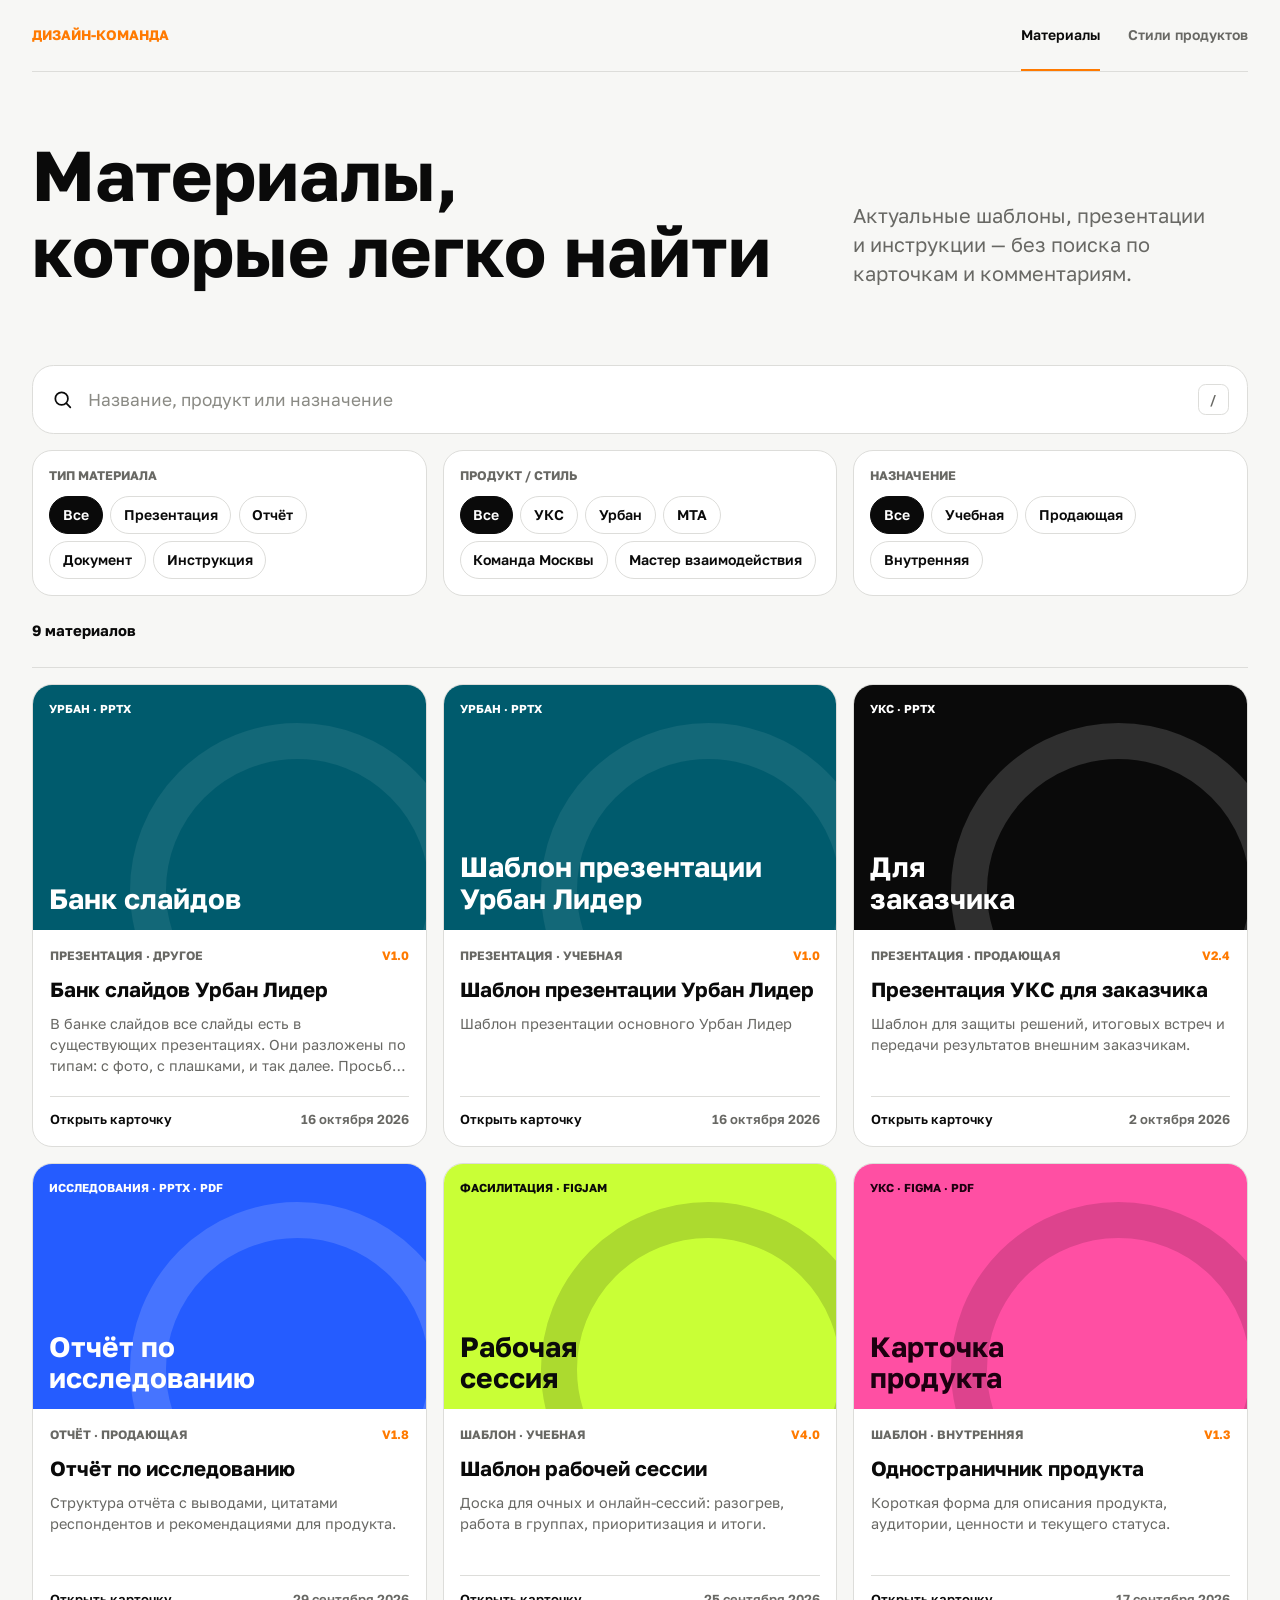
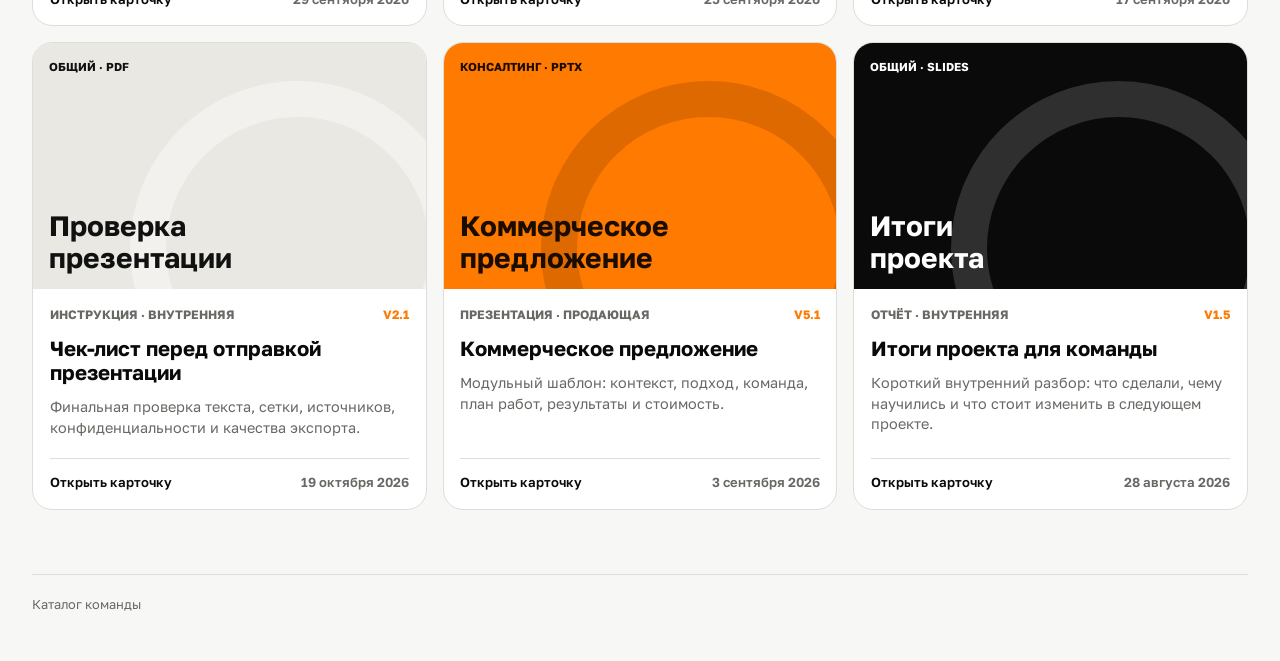
==== commit ca4536ed: "Add product styles catalog and cross-navigation" ====
--- a/index.html
+++ b/index.html
@@ -19,14 +19,18 @@
       type="image/svg+xml"
       href="data:image/svg+xml,%3Csvg xmlns='http://www.w3.org/2000/svg' viewBox='0 0 64 64'%3E%3Crect width='64' height='64' rx='14' fill='%230b0b0b'/%3E%3Cpath d='M17 17h30v10H27v6h16v9H27v5H17z' fill='%23ff7a00'/%3E%3C/svg%3E"
     />
-    <link rel="stylesheet" href="styles.css?v=20261027" />
+    <link rel="stylesheet" href="styles.css?v=20261115" />
   </head>
   <body>
     <main class="shell">
+      <nav class="topbar" aria-label="Разделы каталога">
+        <a class="brand" href="./">Дизайн-команда</a>
+        <div class="topbar-links">
+          <a class="active" href="./" aria-current="page">Материалы</a>
+          <a href="styles/">Стили продуктов</a>
+        </div>
+      </nav>
       <header class="page-header">
-        <div class="header-bar">
-          <p class="eyebrow">Дизайн-команда</p>
-        </div>
         <h1>Материалы,<br />которые легко найти</h1>
         <p class="intro">
           Актуальные шаблоны, презентации и&nbsp;инструкции — без поиска по карточкам и&nbsp;комментариям.
--- a/styles.css
+++ b/styles.css
@@ -65,24 +65,23 @@
 .shell {
   width: min(100% - 2rem, 76rem);
   margin-inline: auto;
-  padding: clamp(2rem, 5vw, 5.5rem) 0 3rem;
-}
+  padding: 0 0 3rem;
+}
+
+.topbar { display: flex; align-items: center; justify-content: space-between; gap: 1.25rem; min-height: 72px; border-bottom: 1px solid var(--line); }
+.topbar .brand { color: var(--accent); font-size: 0.86rem; font-weight: 700; text-decoration: none; text-transform: uppercase; }
+.topbar-links { display: flex; align-items: center; gap: 28px; }
+.topbar-links a { color: var(--ink); font-size: 14px; font-weight: 600; text-decoration: none; }
+.topbar-links a:not(.active) { color: var(--muted); }
+.topbar-links a.active { padding: 25px 0 23px; border-bottom: 2px solid var(--accent); }
 
 .page-header {
   display: grid;
   grid-template-columns: minmax(0, 1.6fr) minmax(17rem, 0.8fr);
   gap: 2rem;
   align-items: end;
+  padding-top: clamp(2rem, 5vw, 4rem);
   padding-bottom: clamp(2.5rem, 6vw, 5rem);
-}
-
-.header-bar {
-  grid-column: 1 / -1;
-  display: flex;
-  align-items: center;
-  justify-content: space-between;
-  gap: 1rem;
-  margin-bottom: -0.75rem;
 }
 
 .eyebrow {
@@ -686,10 +685,6 @@
     grid-template-columns: 1fr;
   }
 
-  .header-bar {
-    margin-bottom: 0;
-  }
-
   .intro {
     max-width: 40rem;
   }
@@ -707,8 +702,13 @@
 @media (max-width: 38rem) {
   .shell {
     width: min(100% - 1.2rem, 76rem);
-    padding-top: 1.75rem;
-  }
+  }
+
+  .topbar { min-height: 58px; }
+  .topbar .brand { font-size: 0.72rem; }
+  .topbar-links { gap: 12px; }
+  .topbar-links a { font-size: 12px; }
+  .topbar-links a.active { padding: 19px 0 17px; }
 
   h1 {
     font-size: 2.75rem;
